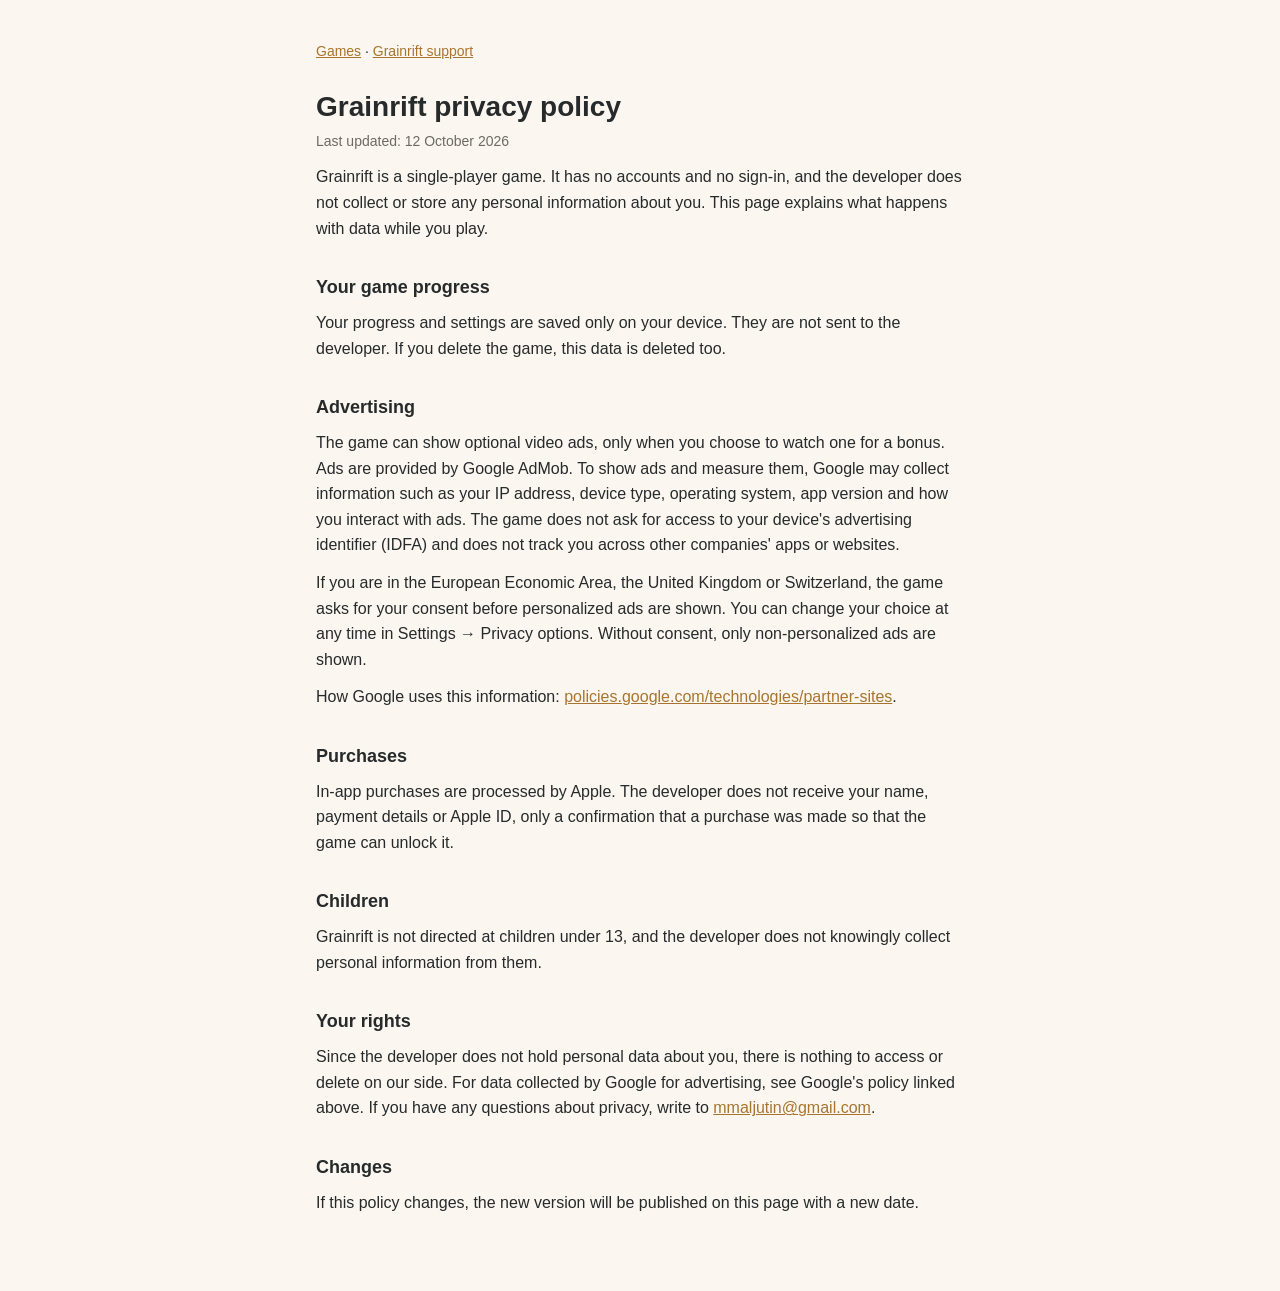
==== grainrift/privacy/index.html @ d0884a2b "Developer site: Grainrift privacy policy, support page, app-ads.txt Co-Authored-By: Claude Opus 5.5 " ====
<!doctype html>
<html lang="en">
<head>
<meta charset="utf-8">
<meta name="viewport" content="width=device-width, initial-scale=1">
<title>Grainrift privacy policy</title>
<link rel="stylesheet" href="/style.css">
</head>
<body>
<main>
  <nav><a href="/">Games</a> · <a href="/grainrift/support/">Grainrift support</a></nav>
  <h1>Grainrift privacy policy</h1>
  <p class="mut">Last updated: 12 October 2026</p>

  <p>Grainrift is a single-player game. It has no accounts and no sign-in, and the developer does not collect or store any personal information about you. This page explains what happens with data while you play.</p>

  <h2>Your game progress</h2>
  <p>Your progress and settings are saved only on your device. They are not sent to the developer. If you delete the game, this data is deleted too.</p>

  <h2>Advertising</h2>
  <p>The game can show optional video ads, only when you choose to watch one for a bonus. Ads are provided by Google AdMob. To show ads and measure them, Google may collect information such as your IP address, device type, operating system, app version and how you interact with ads. The game does not ask for access to your device's advertising identifier (IDFA) and does not track you across other companies' apps or websites.</p>
  <p>If you are in the European Economic Area, the United Kingdom or Switzerland, the game asks for your consent before personalized ads are shown. You can change your choice at any time in Settings → Privacy options. Without consent, only non-personalized ads are shown.</p>
  <p>How Google uses this information: <a href="https://policies.google.com/technologies/partner-sites">policies.google.com/technologies/partner-sites</a>.</p>

  <h2>Purchases</h2>
  <p>In-app purchases are processed by Apple. The developer does not receive your name, payment details or Apple ID, only a confirmation that a purchase was made so that the game can unlock it.</p>

  <h2>Children</h2>
  <p>Grainrift is not directed at children under 13, and the developer does not knowingly collect personal information from them.</p>

  <h2>Your rights</h2>
  <p>Since the developer does not hold personal data about you, there is nothing to access or delete on our side. For data collected by Google for advertising, see Google's policy linked above. If you have any questions about privacy, write to <a href="mailto:mmaljutin@gmail.com">mmaljutin@gmail.com</a>.</p>

  <h2>Changes</h2>
  <p>If this policy changes, the new version will be published on this page with a new date.</p>
</main>
</body>
</html>
---- style.css ----
:root { --bg: #fbf7f0; --fg: #262a2b; --mut: #6d6a63; --line: #e2dccf; --acc: #a8742f; }
@media (prefers-color-scheme: dark) { :root { --bg: #1d2324; --fg: #ece6da; --mut: #9aa4a6; --line: #343c3d; --acc: #d9a35a; } }
* { box-sizing: border-box; }
body { margin: 0; background: var(--bg); color: var(--fg); font: 16px/1.6 -apple-system, BlinkMacSystemFont, "Segoe UI", Roboto, sans-serif; }
main { max-width: 680px; margin: 0 auto; padding: 40px 16px 64px; }
h1 { font-size: 28px; line-height: 1.2; margin: 0 0 6px; }
h2 { font-size: 18px; margin: 32px 0 8px; }
p, li { margin: 0 0 12px; }
.mut { color: var(--mut); font-size: 14px; }
a { color: var(--acc); }
nav { margin-bottom: 28px; font-size: 14px; }
.game { border-top: 1px solid var(--line); padding: 16px 0; }
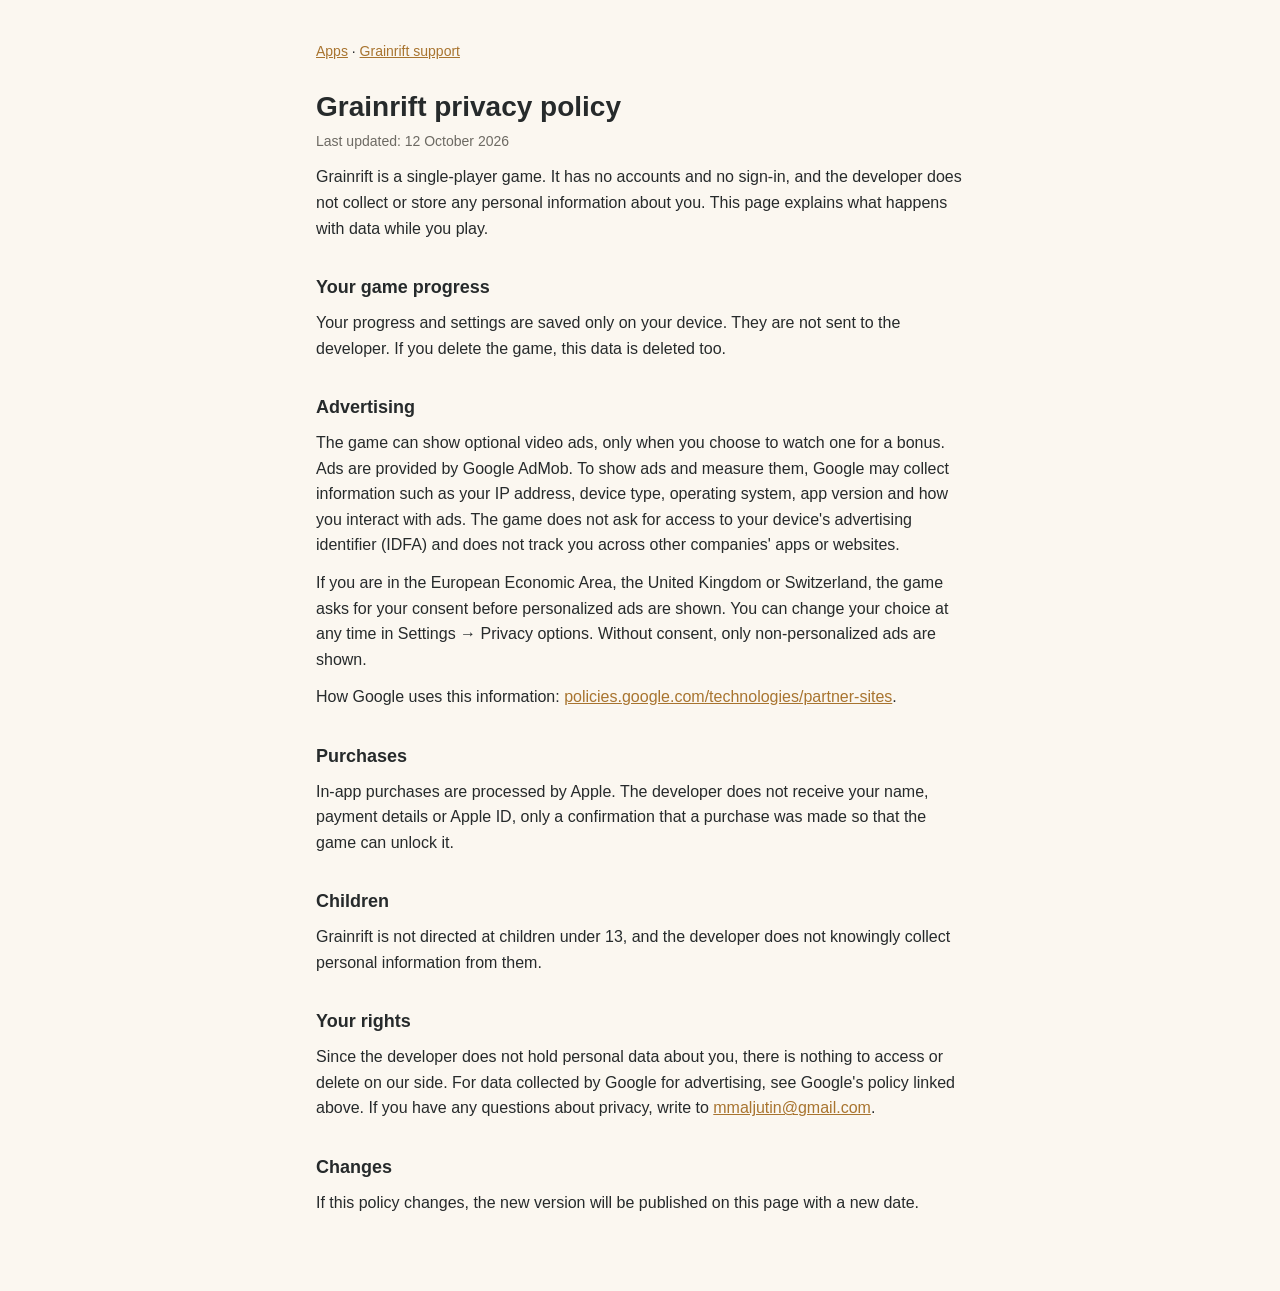
==== commit 8b978314: "Light Meter: privacy policy and support pages; site lists apps, not only games Co-Authored-By: Claud" ====
--- a/grainrift/privacy/index.html
+++ b/grainrift/privacy/index.html
@@ -3,12 +3,13 @@
 <head>
 <meta charset="utf-8">
 <meta name="viewport" content="width=device-width, initial-scale=1">
+<meta name="robots" content="noindex, nofollow">
 <title>Grainrift privacy policy</title>
 <link rel="stylesheet" href="/style.css">
 </head>
 <body>
 <main>
-  <nav><a href="/">Games</a> · <a href="/grainrift/support/">Grainrift support</a></nav>
+  <nav><a href="/">Apps</a> · <a href="/grainrift/support/">Grainrift support</a></nav>
   <h1>Grainrift privacy policy</h1>
   <p class="mut">Last updated: 12 October 2026</p>
 
